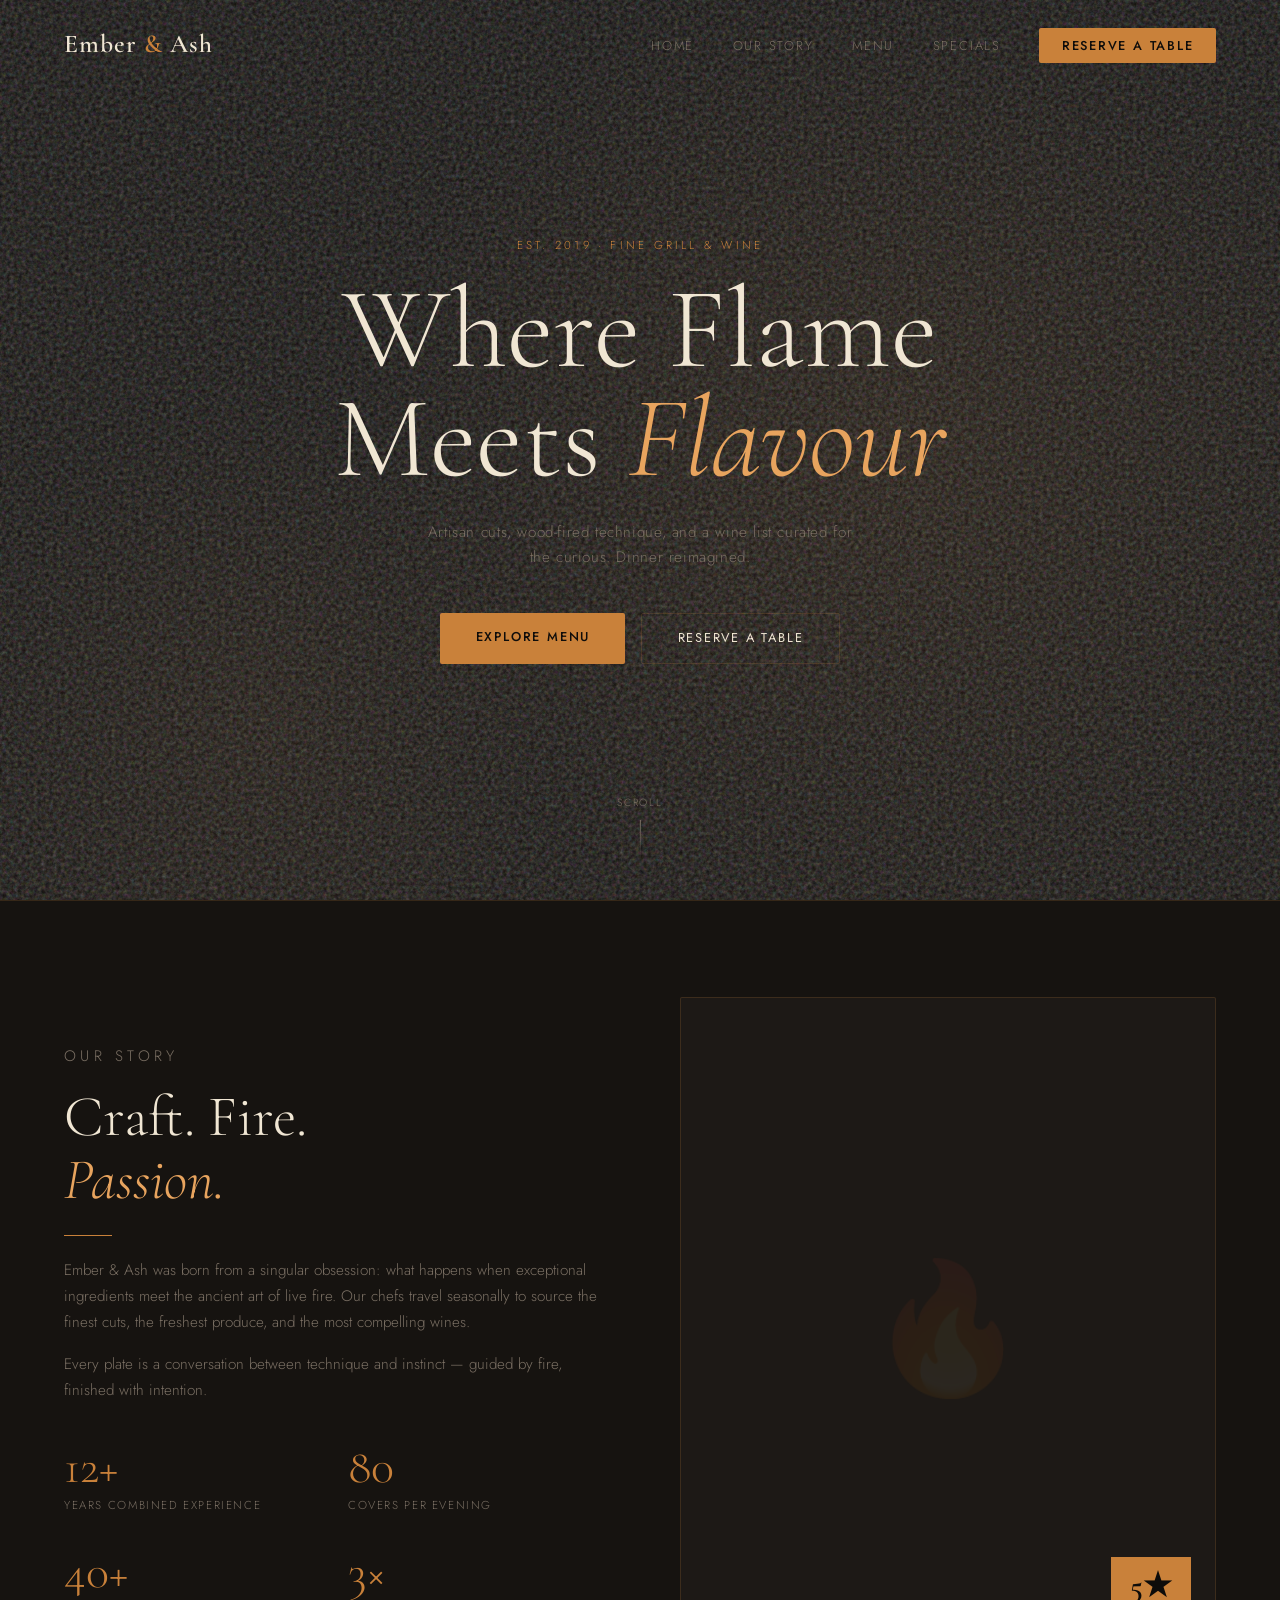
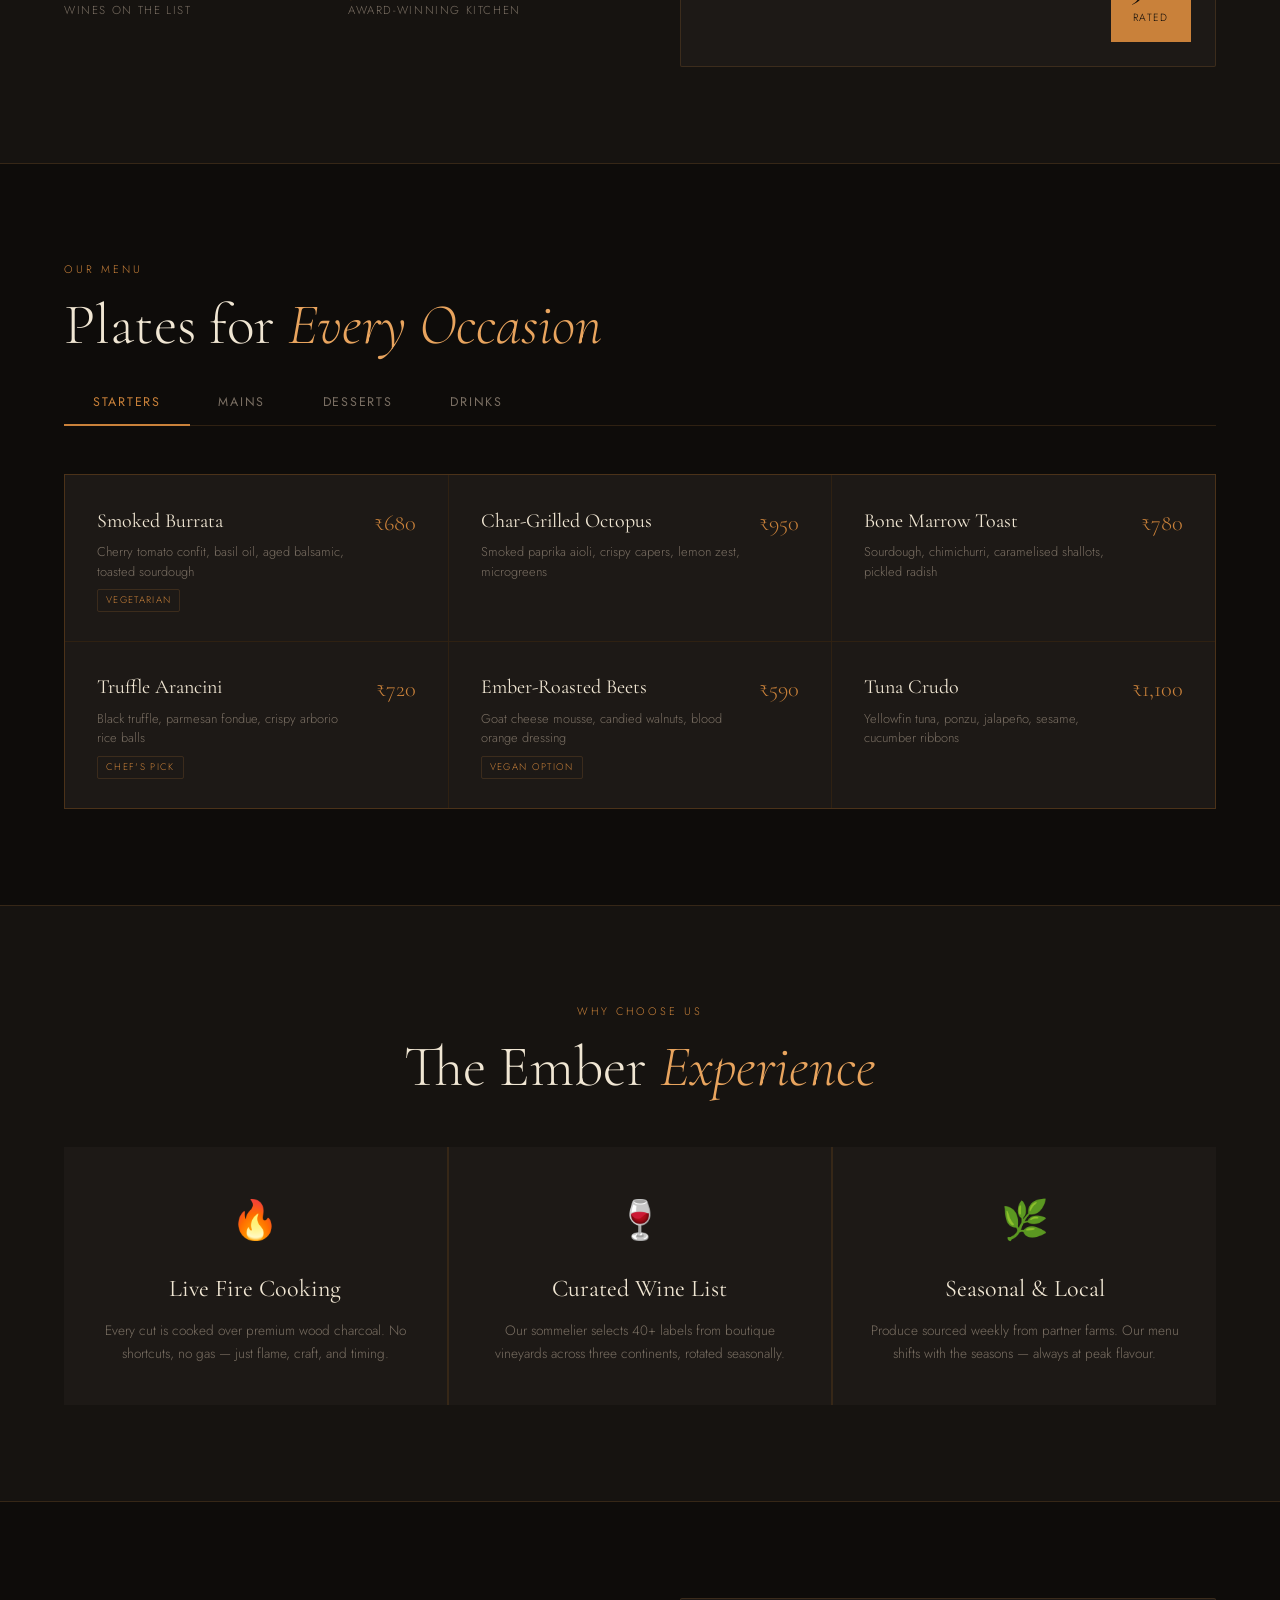
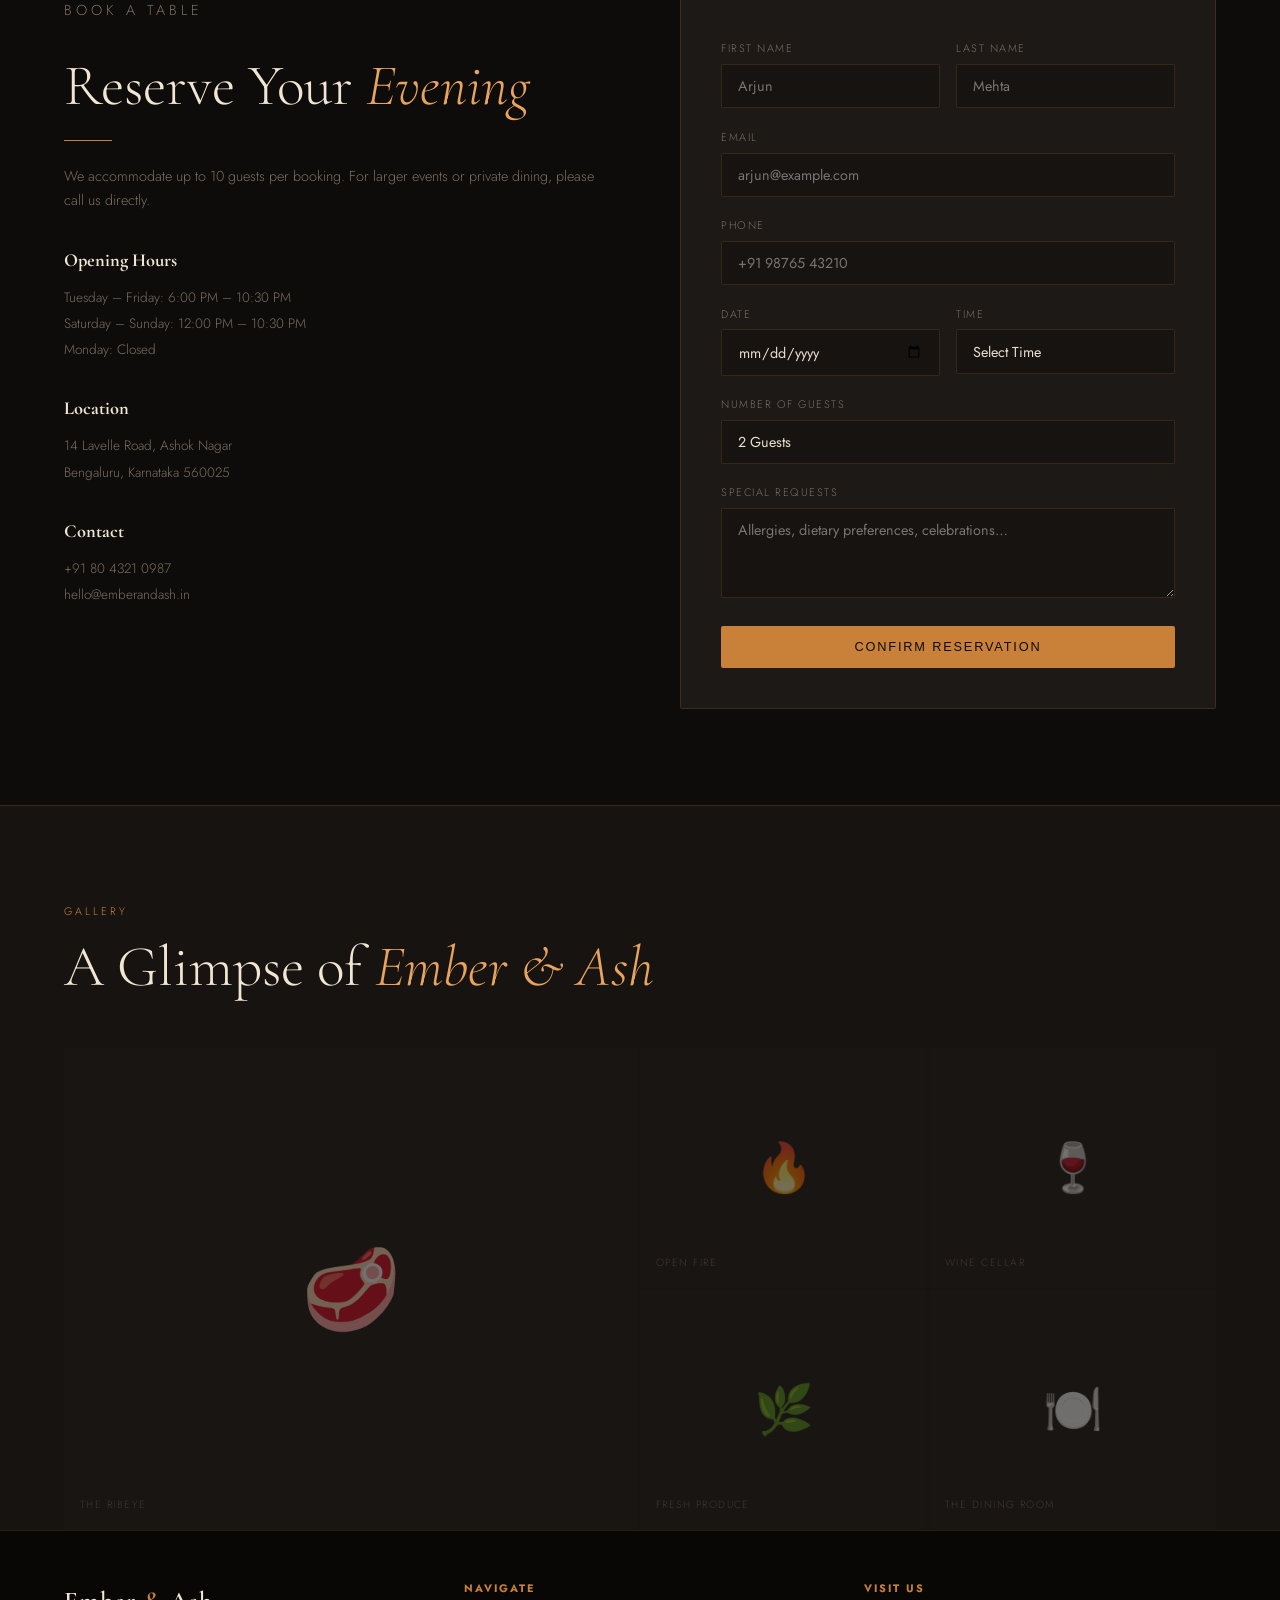
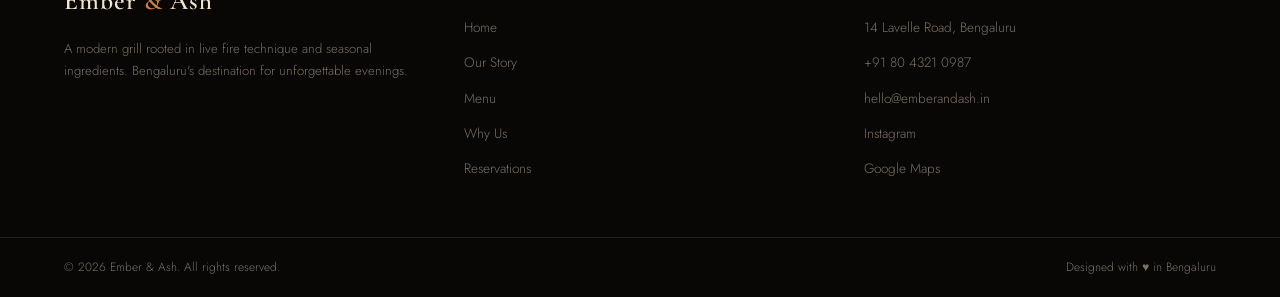
==== index.html @ 5fce0e26 "Create index.html" ====
<!DOCTYPE html>
<html lang="en">
<head>
  <meta charset="UTF-8" />
  <meta name="viewport" content="width=device-width, initial-scale=1.0"/>
  <title>Ember & Ash — Modern Grill</title>
  <link href="https://fonts.googleapis.com/css2?family=Cormorant+Garamond:ital,wght@0,300;0,400;0,600;1,300;1,400&family=Jost:wght@300;400;500&display=swap" rel="stylesheet"/>
  <style>
    :root {
      --bg: #0e0c0a;
      --surface: #161310;
      --card: #1d1916;
      --accent: #c9813a;
      --accent-light: #e8a45e;
      --cream: #f0e6d3;
      --muted: #7a6f63;
      --text: #e8ddd0;
      --border: rgba(201,129,58,0.18);
    }

    *, *::before, *::after { box-sizing: border-box; margin: 0; padding: 0; }

    html { scroll-behavior: smooth; }

    body {
      background: var(--bg);
      color: var(--text);
      font-family: 'Jost', sans-serif;
      font-weight: 300;
      line-height: 1.7;
      overflow-x: hidden;
    }

    /* ── NAV ── */
    nav {
      position: fixed;
      top: 0; left: 0; right: 0;
      z-index: 100;
      display: flex;
      align-items: center;
      justify-content: space-between;
      padding: 1.4rem 5vw;
      transition: background 0.4s, backdrop-filter 0.4s;
    }
    nav.scrolled {
      background: rgba(14,12,10,0.88);
      backdrop-filter: blur(16px);
      border-bottom: 1px solid var(--border);
    }
    .nav-logo {
      font-family: 'Cormorant Garamond', serif;
      font-size: 1.6rem;
      font-weight: 600;
      letter-spacing: 0.04em;
      color: var(--cream);
      text-decoration: none;
    }
    .nav-logo span { color: var(--accent); }
    .nav-links { display: flex; gap: 2.4rem; list-style: none; }
    .nav-links a {
      color: var(--muted);
      text-decoration: none;
      font-size: 0.8rem;
      letter-spacing: 0.14em;
      text-transform: uppercase;
      transition: color 0.25s;
    }
    .nav-links a:hover { color: var(--accent-light); }
    .nav-cta {
      background: var(--accent);
      color: var(--bg) !important;
      padding: 0.5rem 1.4rem;
      border-radius: 2px;
      font-weight: 500 !important;
      color: #0e0c0a !important;
    }
    .nav-cta:hover { background: var(--accent-light) !important; }

    /* hamburger */
    .hamburger { display: none; flex-direction: column; gap: 5px; cursor: pointer; border: none; background: none; }
    .hamburger span { display: block; width: 24px; height: 1.5px; background: var(--cream); transition: all 0.3s; }

    /* ── HERO ── */
    #home {
      min-height: 100vh;
      display: grid;
      place-items: center;
      position: relative;
      overflow: hidden;
    }
    .hero-bg {
      position: absolute; inset: 0;
      background:
        radial-gradient(ellipse 60% 80% at 70% 50%, rgba(201,129,58,0.08) 0%, transparent 70%),
        radial-gradient(ellipse 40% 60% at 20% 80%, rgba(201,129,58,0.05) 0%, transparent 60%),
        linear-gradient(to bottom, #0e0c0a 0%, #110e0b 100%);
    }
    .hero-grain {
      position: absolute; inset: 0; pointer-events: none; opacity: 0.35;
      background-image: url("data:image/svg+xml,%3Csvg viewBox='0 0 256 256' xmlns='http://www.w3.org/2000/svg'%3E%3Cfilter id='noise'%3E%3CfeTurbulence type='fractalNoise' baseFrequency='0.9' numOctaves='4' stitchTiles='stitch'/%3E%3C/filter%3E%3Crect width='100%25' height='100%25' filter='url(%23noise)' opacity='1'/%3E%3C/svg%3E");
    }
    .hero-content {
      position: relative;
      text-align: center;
      padding: 0 1.5rem;
      animation: fadeUp 1.1s ease both;
    }
    .hero-eyebrow {
      font-size: 0.72rem;
      letter-spacing: 0.28em;
      text-transform: uppercase;
      color: var(--accent);
      margin-bottom: 1.2rem;
    }
    .hero-title {
      font-family: 'Cormorant Garamond', serif;
      font-size: clamp(3.5rem, 9vw, 8rem);
      font-weight: 300;
      line-height: 0.95;
      color: var(--cream);
      margin-bottom: 1.6rem;
    }
    .hero-title em { font-style: italic; color: var(--accent-light); }
    .hero-sub {
      font-size: 0.95rem;
      color: var(--muted);
      max-width: 440px;
      margin: 0 auto 2.6rem;
      letter-spacing: 0.04em;
    }
    .hero-actions { display: flex; gap: 1rem; justify-content: center; flex-wrap: wrap; }
    .btn-primary {
      background: var(--accent);
      color: var(--bg);
      padding: 0.85rem 2.2rem;
      font-size: 0.8rem;
      letter-spacing: 0.14em;
      text-transform: uppercase;
      font-weight: 500;
      border: none;
      cursor: pointer;
      border-radius: 2px;
      text-decoration: none;
      transition: background 0.25s, transform 0.2s;
      display: inline-block;
    }
    .btn-primary:hover { background: var(--accent-light); transform: translateY(-2px); }
    .btn-outline {
      background: transparent;
      color: var(--cream);
      padding: 0.85rem 2.2rem;
      font-size: 0.8rem;
      letter-spacing: 0.14em;
      text-transform: uppercase;
      font-weight: 400;
      border: 1px solid var(--border);
      cursor: pointer;
      border-radius: 2px;
      text-decoration: none;
      transition: border-color 0.25s, color 0.25s, transform 0.2s;
      display: inline-block;
    }
    .btn-outline:hover { border-color: var(--accent); color: var(--accent-light); transform: translateY(-2px); }

    .scroll-indicator {
      position: absolute;
      bottom: 2.5rem; left: 50%;
      transform: translateX(-50%);
      display: flex; flex-direction: column; align-items: center; gap: 0.5rem;
      color: var(--muted); font-size: 0.65rem; letter-spacing: 0.18em; text-transform: uppercase;
      animation: bounce 2.2s ease-in-out infinite;
    }
    .scroll-indicator::after {
      content: '';
      display: block; width: 1px; height: 40px;
      background: linear-gradient(to bottom, var(--muted), transparent);
    }

    /* ── SECTION SHARED ── */
    section { padding: 6rem 5vw; }
    .section-label {
      font-size: 0.68rem; letter-spacing: 0.28em; text-transform: uppercase;
      color: var(--accent); margin-bottom: 1rem;
    }
    .section-title {
      font-family: 'Cormorant Garamond', serif;
      font-size: clamp(2.2rem, 4.5vw, 3.8rem);
      font-weight: 300;
      line-height: 1.1;
      color: var(--cream);
      margin-bottom: 1.4rem;
    }
    .section-title em { font-style: italic; color: var(--accent-light); }
    .divider {
      width: 48px; height: 1px;
      background: var(--accent);
      margin: 1.4rem 0;
    }

    /* ── ABOUT ── */
    #about {
      display: grid;
      grid-template-columns: 1fr 1fr;
      gap: 5rem;
      align-items: center;
      background: var(--surface);
      border-top: 1px solid var(--border);
      border-bottom: 1px solid var(--border);
    }
    .about-text p { color: var(--muted); margin-bottom: 1rem; font-size: 0.95rem; }
    .about-stats {
      display: grid; grid-template-columns: 1fr 1fr; gap: 2rem;
      margin-top: 2.5rem;
    }
    .stat-num {
      font-family: 'Cormorant Garamond', serif;
      font-size: 3rem; font-weight: 300;
      color: var(--accent);
      line-height: 1;
    }
    .stat-label { font-size: 0.72rem; letter-spacing: 0.14em; text-transform: uppercase; color: var(--muted); margin-top: 0.3rem; }
    .about-visual {
      position: relative;
      aspect-ratio: 4/5;
      background: var(--card);
      border: 1px solid var(--border);
      border-radius: 2px;
      overflow: hidden;
      display: flex; align-items: center; justify-content: center;
    }
    .about-visual-inner {
      font-family: 'Cormorant Garamond', serif;
      font-size: 8rem; opacity: 0.06; color: var(--accent); user-select: none;
    }
    .about-badge {
      position: absolute; bottom: 1.5rem; right: 1.5rem;
      background: var(--accent);
      color: var(--bg);
      padding: 0.8rem 1.2rem;
      text-align: center;
    }
    .about-badge strong {
      display: block;
      font-family: 'Cormorant Garamond', serif;
      font-size: 2rem; font-weight: 600; line-height: 1;
    }
    .about-badge span { font-size: 0.65rem; letter-spacing: 0.14em; text-transform: uppercase; }

    /* ── MENU ── */
    #menu { background: var(--bg); }
    .menu-tabs {
      display: flex; gap: 0; margin-bottom: 3rem;
      border-bottom: 1px solid var(--border);
    }
    .tab-btn {
      background: none; border: none; cursor: pointer;
      font-family: 'Jost', sans-serif;
      font-size: 0.78rem; letter-spacing: 0.14em; text-transform: uppercase;
      color: var(--muted);
      padding: 0.8rem 1.8rem;
      border-bottom: 2px solid transparent;
      margin-bottom: -1px;
      transition: color 0.2s, border-color 0.2s;
    }
    .tab-btn.active { color: var(--accent); border-bottom-color: var(--accent); }
    .tab-btn:hover { color: var(--accent-light); }
    .menu-grid {
      display: grid; grid-template-columns: repeat(auto-fill, minmax(300px, 1fr));
      gap: 1px;
      background: var(--border);
      border: 1px solid var(--border);
    }
    .menu-item {
      background: var(--card);
      padding: 1.8rem 2rem;
      display: flex; justify-content: space-between; align-items: flex-start;
      gap: 1rem;
      transition: background 0.2s;
    }
    .menu-item:hover { background: #231f1a; }
    .item-info {}
    .item-name {
      font-family: 'Cormorant Garamond', serif;
      font-size: 1.25rem; font-weight: 400;
      color: var(--cream); margin-bottom: 0.3rem;
    }
    .item-desc { font-size: 0.8rem; color: var(--muted); line-height: 1.5; }
    .item-tag {
      display: inline-block; margin-top: 0.5rem;
      font-size: 0.6rem; letter-spacing: 0.14em; text-transform: uppercase;
      color: var(--accent); border: 1px solid var(--border);
      padding: 0.15rem 0.5rem; border-radius: 2px;
    }
    .item-price {
      font-family: 'Cormorant Garamond', serif;
      font-size: 1.4rem; font-weight: 300;
      color: var(--accent); white-space: nowrap;
    }
    .panel { display: none; }
    .panel.active { display: block; }

    /* ── SPECIALS ── */
    #specials {
      background: var(--surface);
      border-top: 1px solid var(--border);
      border-bottom: 1px solid var(--border);
      text-align: center;
    }
    .specials-grid {
      display: grid;
      grid-template-columns: repeat(3, 1fr);
      gap: 2px;
      background: var(--border);
      margin-top: 3rem;
    }
    .special-card {
      background: var(--card);
      padding: 2.5rem 2rem;
      position: relative; overflow: hidden;
    }
    .special-card::before {
      content: '';
      position: absolute; top: 0; left: 0; right: 0; height: 2px;
      background: var(--accent);
      transform: scaleX(0);
      transition: transform 0.4s ease;
    }
    .special-card:hover::before { transform: scaleX(1); }
    .special-icon { font-size: 2.4rem; margin-bottom: 1rem; }
    .special-card h3 {
      font-family: 'Cormorant Garamond', serif;
      font-size: 1.5rem; font-weight: 400;
      color: var(--cream); margin-bottom: 0.6rem;
    }
    .special-card p { font-size: 0.85rem; color: var(--muted); }

    /* ── RESERVATION ── */
    #reservation { background: var(--bg); }
    .reservation-wrap {
      display: grid; grid-template-columns: 1fr 1fr; gap: 5rem; align-items: start;
    }
    .res-form {
      background: var(--card);
      border: 1px solid var(--border);
      padding: 2.5rem;
      border-radius: 2px;
    }
    .form-row { display: grid; grid-template-columns: 1fr 1fr; gap: 1rem; }
    .form-group { margin-bottom: 1.2rem; }
    .form-group label {
      display: block;
      font-size: 0.68rem; letter-spacing: 0.14em; text-transform: uppercase;
      color: var(--muted); margin-bottom: 0.4rem;
    }
    .form-group input,
    .form-group select,
    .form-group textarea {
      width: 100%;
      background: var(--surface);
      border: 1px solid var(--border);
      color: var(--text);
      font-family: 'Jost', sans-serif;
      font-size: 0.9rem;
      padding: 0.7rem 1rem;
      border-radius: 2px;
      outline: none;
      transition: border-color 0.2s;
      appearance: none;
    }
    .form-group input:focus,
    .form-group select:focus,
    .form-group textarea:focus { border-color: var(--accent); }
    .form-group textarea { resize: vertical; min-height: 90px; }
    .form-group select option { background: var(--surface); }
    .form-msg { display: none; margin-top: 1rem; padding: 0.8rem 1rem; border-radius: 2px; font-size: 0.85rem; }
    .form-msg.success { background: rgba(100,200,120,0.1); border: 1px solid rgba(100,200,120,0.3); color: #82e09a; }
    .form-msg.error { background: rgba(220,80,80,0.1); border: 1px solid rgba(220,80,80,0.3); color: #e08282; }
    .res-info p { color: var(--muted); font-size: 0.9rem; margin-bottom: 2rem; }
    .info-block { margin-bottom: 2rem; }
    .info-block h4 {
      font-family: 'Cormorant Garamond', serif;
      font-size: 1.15rem; color: var(--cream); margin-bottom: 0.6rem;
    }
    .info-block p { font-size: 0.85rem; color: var(--muted); margin-bottom: 0.2rem; }

    /* ── GALLERY ── */
    #gallery {
      background: var(--surface);
      border-top: 1px solid var(--border);
      padding-bottom: 0;
    }
    .gallery-grid {
      display: grid;
      grid-template-columns: 2fr 1fr 1fr;
      grid-template-rows: 240px 240px;
      gap: 2px;
      margin-top: 3rem;
    }
    .gallery-item {
      background: var(--card);
      display: flex; align-items: center; justify-content: center;
      font-size: 3rem; opacity: 0.4;
      overflow: hidden; position: relative;
      cursor: pointer;
      transition: opacity 0.3s;
    }
    .gallery-item:hover { opacity: 0.7; }
    .gallery-item:first-child { grid-row: span 2; font-size: 5rem; }
    .gallery-label {
      position: absolute; bottom: 1rem; left: 1rem;
      font-size: 0.65rem; letter-spacing: 0.14em; text-transform: uppercase;
      color: var(--muted);
    }

    /* ── FOOTER ── */
    footer {
      background: #080706;
      border-top: 1px solid var(--border);
      padding: 3rem 5vw;
      display: grid;
      grid-template-columns: 1fr 1fr 1fr;
      gap: 3rem;
    }
    .footer-brand .nav-logo { display: block; margin-bottom: 1rem; pointer-events: none; }
    .footer-brand p { font-size: 0.82rem; color: var(--muted); line-height: 1.7; }
    footer h5 {
      font-size: 0.68rem; letter-spacing: 0.18em; text-transform: uppercase;
      color: var(--accent); margin-bottom: 1rem;
    }
    footer ul { list-style: none; }
    footer ul li { margin-bottom: 0.5rem; }
    footer ul li a { color: var(--muted); text-decoration: none; font-size: 0.85rem; transition: color 0.2s; }
    footer ul li a:hover { color: var(--accent-light); }
    .footer-bottom {
      background: #080706;
      border-top: 1px solid var(--border);
      padding: 1.2rem 5vw;
      display: flex; justify-content: space-between; align-items: center;
    }
    .footer-bottom p { font-size: 0.75rem; color: var(--muted); }

    /* ── ANIMATIONS ── */
    @keyframes fadeUp {
      from { opacity: 0; transform: translateY(28px); }
      to   { opacity: 1; transform: translateY(0); }
    }
    @keyframes bounce {
      0%, 100% { transform: translateX(-50%) translateY(0); }
      50%       { transform: translateX(-50%) translateY(8px); }
    }
    .reveal { opacity: 0; transform: translateY(24px); transition: opacity 0.7s ease, transform 0.7s ease; }
    .reveal.visible { opacity: 1; transform: none; }

    /* ── MOBILE NAV OVERLAY ── */
    .mobile-nav {
      display: none;
      position: fixed; inset: 0;
      background: rgba(14,12,10,0.97);
      z-index: 200;
      flex-direction: column;
      align-items: center;
      justify-content: center;
      gap: 2.4rem;
    }
    .mobile-nav.open { display: flex; }
    .mobile-nav a {
      font-family: 'Cormorant Garamond', serif;
      font-size: 2.5rem; color: var(--cream);
      text-decoration: none;
      transition: color 0.2s;
    }
    .mobile-nav a:hover { color: var(--accent); }
    .mobile-close {
      position: absolute; top: 1.5rem; right: 5vw;
      background: none; border: none; color: var(--muted);
      font-size: 2rem; cursor: pointer;
    }

    /* ── RESPONSIVE ── */
    @media (max-width: 900px) {
      #about { grid-template-columns: 1fr; }
      .about-visual { display: none; }
      .reservation-wrap { grid-template-columns: 1fr; }
      .specials-grid { grid-template-columns: 1fr; }
      .gallery-grid { grid-template-columns: 1fr 1fr; grid-template-rows: auto; }
      .gallery-item:first-child { grid-row: auto; }
      footer { grid-template-columns: 1fr 1fr; }
      .nav-links { display: none; }
      .hamburger { display: flex; }
    }
    @media (max-width: 550px) {
      .form-row { grid-template-columns: 1fr; }
      footer { grid-template-columns: 1fr; }
      .footer-bottom { flex-direction: column; gap: 0.5rem; text-align: center; }
    }
  </style>
</head>
<body>

<!-- MOBILE NAV -->
<div class="mobile-nav" id="mobileNav">
  <button class="mobile-close" onclick="closeMobileNav()">✕</button>
  <a href="#home" onclick="closeMobileNav()">Home</a>
  <a href="#about" onclick="closeMobileNav()">Our Story</a>
  <a href="#menu" onclick="closeMobileNav()">Menu</a>
  <a href="#specials" onclick="closeMobileNav()">Specials</a>
  <a href="#reservation" onclick="closeMobileNav()">Reserve</a>
</div>

<!-- NAV -->
<nav id="navbar">
  <a class="nav-logo" href="#home">Ember <span>&</span> Ash</a>
  <ul class="nav-links">
    <li><a href="#home">Home</a></li>
    <li><a href="#about">Our Story</a></li>
    <li><a href="#menu">Menu</a></li>
    <li><a href="#specials">Specials</a></li>
    <li><a href="#reservation" class="nav-cta">Reserve a Table</a></li>
  </ul>
  <button class="hamburger" onclick="openMobileNav()" aria-label="Open menu">
    <span></span><span></span><span></span>
  </button>
</nav>

<!-- HERO -->
<section id="home">
  <div class="hero-bg"></div>
  <div class="hero-grain"></div>
  <div class="hero-content">
    <p class="hero-eyebrow">Est. 2019 · Fine Grill & Wine</p>
    <h1 class="hero-title">Where Flame<br>Meets <em>Flavour</em></h1>
    <p class="hero-sub">Artisan cuts, wood-fired technique, and a wine list curated for the curious. Dinner reimagined.</p>
    <div class="hero-actions">
      <a href="#menu" class="btn-primary">Explore Menu</a>
      <a href="#reservation" class="btn-outline">Reserve a Table</a>
    </div>
  </div>
  <div class="scroll-indicator">Scroll</div>
</section>

<!-- ABOUT -->
<section id="about">
  <div class="about-text reveal">
    <p class="section-label">Our Story</p>
    <h2 class="section-title">Craft. Fire.<br><em>Passion.</em></h2>
    <div class="divider"></div>
    <p>Ember & Ash was born from a singular obsession: what happens when exceptional ingredients meet the ancient art of live fire. Our chefs travel seasonally to source the finest cuts, the freshest produce, and the most compelling wines.</p>
    <p>Every plate is a conversation between technique and instinct — guided by fire, finished with intention.</p>
    <div class="about-stats">
      <div>
        <div class="stat-num">12+</div>
        <div class="stat-label">Years Combined Experience</div>
      </div>
      <div>
        <div class="stat-num">80</div>
        <div class="stat-label">Covers Per Evening</div>
      </div>
      <div>
        <div class="stat-num">40+</div>
        <div class="stat-label">Wines on the List</div>
      </div>
      <div>
        <div class="stat-num">3×</div>
        <div class="stat-label">Award-Winning Kitchen</div>
      </div>
    </div>
  </div>
  <div class="about-visual reveal">
    <div class="about-visual-inner">🔥</div>
    <div class="about-badge">
      <strong>5★</strong>
      <span>Rated</span>
    </div>
  </div>
</section>

<!-- MENU -->
<section id="menu">
  <p class="section-label reveal">Our Menu</p>
  <h2 class="section-title reveal">Plates for <em>Every Occasion</em></h2>
  <div class="menu-tabs reveal">
    <button class="tab-btn active" data-tab="starters">Starters</button>
    <button class="tab-btn" data-tab="mains">Mains</button>
    <button class="tab-btn" data-tab="desserts">Desserts</button>
    <button class="tab-btn" data-tab="drinks">Drinks</button>
  </div>

  <!-- Starters -->
  <div class="panel active" id="tab-starters">
    <div class="menu-grid">
      <div class="menu-item"><div class="item-info"><div class="item-name">Smoked Burrata</div><div class="item-desc">Cherry tomato confit, basil oil, aged balsamic, toasted sourdough</div><span class="item-tag">Vegetarian</span></div><div class="item-price">₹680</div></div>
      <div class="menu-item"><div class="item-info"><div class="item-name">Char-Grilled Octopus</div><div class="item-desc">Smoked paprika aioli, crispy capers, lemon zest, microgreens</div></div><div class="item-price">₹950</div></div>
      <div class="menu-item"><div class="item-info"><div class="item-name">Bone Marrow Toast</div><div class="item-desc">Sourdough, chimichurri, caramelised shallots, pickled radish</div></div><div class="item-price">₹780</div></div>
      <div class="menu-item"><div class="item-info"><div class="item-name">Truffle Arancini</div><div class="item-desc">Black truffle, parmesan fondue, crispy arborio rice balls</div><span class="item-tag">Chef's Pick</span></div><div class="item-price">₹720</div></div>
      <div class="menu-item"><div class="item-info"><div class="item-name">Ember-Roasted Beets</div><div class="item-desc">Goat cheese mousse, candied walnuts, blood orange dressing</div><span class="item-tag">Vegan Option</span></div><div class="item-price">₹590</div></div>
      <div class="menu-item"><div class="item-info"><div class="item-name">Tuna Crudo</div><div class="item-desc">Yellowfin tuna, ponzu, jalapeño, sesame, cucumber ribbons</div></div><div class="item-price">₹1,100</div></div>
    </div>
  </div>

  <!-- Mains -->
  <div class="panel" id="tab-mains">
    <div class="menu-grid">
      <div class="menu-item"><div class="item-info"><div class="item-name">Dry-Aged Ribeye</div><div class="item-desc">300g 28-day dry-aged, truffle butter, red wine jus, hand-cut chips</div><span class="item-tag">Signature</span></div><div class="item-price">₹3,400</div></div>
      <div class="menu-item"><div class="item-info"><div class="item-name">Lamb Rack</div><div class="item-desc">Herb crust, roasted garlic purée, seasonal vegetables, lamb jus</div></div><div class="item-price">₹2,800</div></div>
      <div class="menu-item"><div class="item-info"><div class="item-name">Fire-Roasted Salmon</div><div class="item-desc">Cedar plank salmon, miso glaze, bok choy, toasted sesame rice</div></div><div class="item-price">₹2,200</div></div>
      <div class="menu-item"><div class="item-info"><div class="item-name">Wild Mushroom Risotto</div><div class="item-desc">Arborio, porcini, shiitake, mascarpone, 24-month parmesan</div><span class="item-tag">Vegetarian</span></div><div class="item-price">₹1,650</div></div>
      <div class="menu-item"><div class="item-info"><div class="item-name">Slow-Braised Short Rib</div><div class="item-desc">72-hour beef short rib, bone marrow gremolata, creamy polenta</div><span class="item-tag">Chef's Pick</span></div><div class="item-price">₹2,600</div></div>
      <div class="menu-item"><div class="item-info"><div class="item-name">Whole Roast Chicken</div><div class="item-desc">Butter-basted, lemon thyme, roasted potatoes, green jus (serves 2)</div></div><div class="item-price">₹2,400</div></div>
    </div>
  </div>

  <!-- Desserts -->
  <div class="panel" id="tab-desserts">
    <div class="menu-grid">
      <div class="menu-item"><div class="item-info"><div class="item-name">Valrhona Fondant</div><div class="item-desc">Warm chocolate heart, salted caramel, vanilla bean ice cream</div></div><div class="item-price">₹620</div></div>
      <div class="menu-item"><div class="item-info"><div class="item-name">Burnt Basque Cheesecake</div><div class="item-desc">Cream cheese, passion fruit coulis, crushed amaretti</div><span class="item-tag">Signature</span></div><div class="item-price">₹580</div></div>
      <div class="menu-item"><div class="item-info"><div class="item-name">Crème Brûlée</div><div class="item-desc">Classic vanilla, seasonal berry compote, almond tuile</div></div><div class="item-price">₹520</div></div>
      <div class="menu-item"><div class="item-info"><div class="item-name">Mango Sorbet</div><div class="item-desc">Alphonso mango, lime zest, fresh mint, coconut tuile</div><span class="item-tag">Vegan</span></div><div class="item-price">₹480</div></div>
    </div>
  </div>

  <!-- Drinks -->
  <div class="panel" id="tab-drinks">
    <div class="menu-grid">
      <div class="menu-item"><div class="item-info"><div class="item-name">Ember Old Fashioned</div><div class="item-desc">Smoky bourbon, demerara, orange bitters, charred orange peel</div><span class="item-tag">House Special</span></div><div class="item-price">₹780</div></div>
      <div class="menu-item"><div class="item-info"><div class="item-name">Negroni Sbagliato</div><div class="item-desc">Campari, sweet vermouth, prosecco, blood orange slice</div></div><div class="item-price">₹720</div></div>
      <div class="menu-item"><div class="item-info"><div class="item-name">Sancerre Blanc</div><div class="item-desc">Loire Valley, crisp and mineral, pairs beautifully with fish</div></div><div class="item-price">₹1,100</div></div>
      <div class="menu-item"><div class="item-info"><div class="item-name">Argentinian Malbec</div><div class="item-desc">Mendoza, full-bodied, dark fruit, leather notes — ideal with steak</div></div><div class="item-price">₹1,200</div></div>
      <div class="menu-item"><div class="item-info"><div class="item-name">Seedlip Spice 94</div><div class="item-desc">Non-alcoholic, allspice, cardamom, oak, served tall with tonic</div><span class="item-tag">Non-Alcoholic</span></div><div class="item-price">₹480</div></div>
    </div>
  </div>
</section>

<!-- SPECIALS -->
<section id="specials">
  <p class="section-label reveal">Why Choose Us</p>
  <h2 class="section-title reveal">The Ember <em>Experience</em></h2>
  <div class="specials-grid">
    <div class="special-card reveal">
      <div class="special-icon">🔥</div>
      <h3>Live Fire Cooking</h3>
      <p>Every cut is cooked over premium wood charcoal. No shortcuts, no gas — just flame, craft, and timing.</p>
    </div>
    <div class="special-card reveal">
      <div class="special-icon">🍷</div>
      <h3>Curated Wine List</h3>
      <p>Our sommelier selects 40+ labels from boutique vineyards across three continents, rotated seasonally.</p>
    </div>
    <div class="special-card reveal">
      <div class="special-icon">🌿</div>
      <h3>Seasonal & Local</h3>
      <p>Produce sourced weekly from partner farms. Our menu shifts with the seasons — always at peak flavour.</p>
    </div>
  </div>
</section>

<!-- RESERVATION -->
<section id="reservation">
  <div class="reservation-wrap">
    <div class="res-info reveal">
      <p class="section-label">Book a Table</p>
      <h2 class="section-title">Reserve Your <em>Evening</em></h2>
      <div class="divider"></div>
      <p>We accommodate up to 10 guests per booking. For larger events or private dining, please call us directly.</p>
      <div class="info-block">
        <h4>Opening Hours</h4>
        <p>Tuesday – Friday: 6:00 PM – 10:30 PM</p>
        <p>Saturday – Sunday: 12:00 PM – 10:30 PM</p>
        <p>Monday: Closed</p>
      </div>
      <div class="info-block">
        <h4>Location</h4>
        <p>14 Lavelle Road, Ashok Nagar</p>
        <p>Bengaluru, Karnataka 560025</p>
      </div>
      <div class="info-block">
        <h4>Contact</h4>
        <p>+91 80 4321 0987</p>
        <p>hello@emberandash.in</p>
      </div>
    </div>
    <div class="res-form reveal">
      <div class="form-row">
        <div class="form-group">
          <label>First Name</label>
          <input type="text" id="firstName" placeholder="Arjun"/>
        </div>
        <div class="form-group">
          <label>Last Name</label>
          <input type="text" id="lastName" placeholder="Mehta"/>
        </div>
      </div>
      <div class="form-group">
        <label>Email</label>
        <input type="email" id="email" placeholder="arjun@example.com"/>
      </div>
      <div class="form-group">
        <label>Phone</label>
        <input type="tel" id="phone" placeholder="+91 98765 43210"/>
      </div>
      <div class="form-row">
        <div class="form-group">
          <label>Date</label>
          <input type="date" id="date"/>
        </div>
        <div class="form-group">
          <label>Time</label>
          <select id="time">
            <option value="">Select Time</option>
            <option>6:00 PM</option>
            <option>6:30 PM</option>
            <option>7:00 PM</option>
            <option>7:30 PM</option>
            <option>8:00 PM</option>
            <option>8:30 PM</option>
            <option>9:00 PM</option>
            <option>9:30 PM</option>
          </select>
        </div>
      </div>
      <div class="form-group">
        <label>Number of Guests</label>
        <select id="guests">
          <option>1 Guest</option>
          <option selected>2 Guests</option>
          <option>3 Guests</option>
          <option>4 Guests</option>
          <option>5 Guests</option>
          <option>6 Guests</option>
          <option>7 – 10 Guests</option>
        </select>
      </div>
      <div class="form-group">
        <label>Special Requests</label>
        <textarea id="requests" placeholder="Allergies, dietary preferences, celebrations…"></textarea>
      </div>
      <button class="btn-primary" style="width:100%" onclick="submitReservation()">Confirm Reservation</button>
      <div class="form-msg" id="formMsg"></div>
    </div>
  </div>
</section>

<!-- GALLERY -->
<section id="gallery">
  <p class="section-label reveal">Gallery</p>
  <h2 class="section-title reveal">A Glimpse of <em>Ember & Ash</em></h2>
  <div class="gallery-grid">
    <div class="gallery-item">🥩<div class="gallery-label">The Ribeye</div></div>
    <div class="gallery-item">🔥<div class="gallery-label">Open Fire</div></div>
    <div class="gallery-item">🍷<div class="gallery-label">Wine Cellar</div></div>
    <div class="gallery-item">🌿<div class="gallery-label">Fresh Produce</div></div>
    <div class="gallery-item">🍽️<div class="gallery-label">The Dining Room</div></div>
  </div>
</section>

<!-- FOOTER -->
<footer>
  <div class="footer-brand">
    <a class="nav-logo">Ember <span style="color:var(--accent)">&</span> Ash</a>
    <p>A modern grill rooted in live fire technique and seasonal ingredients. Bengaluru's destination for unforgettable evenings.</p>
  </div>
  <div>
    <h5>Navigate</h5>
    <ul>
      <li><a href="#home">Home</a></li>
      <li><a href="#about">Our Story</a></li>
      <li><a href="#menu">Menu</a></li>
      <li><a href="#specials">Why Us</a></li>
      <li><a href="#reservation">Reservations</a></li>
    </ul>
  </div>
  <div>
    <h5>Visit Us</h5>
    <ul>
      <li><a href="#">14 Lavelle Road, Bengaluru</a></li>
      <li><a href="#">+91 80 4321 0987</a></li>
      <li><a href="#">hello@emberandash.in</a></li>
      <li><a href="#">Instagram</a></li>
      <li><a href="#">Google Maps</a></li>
    </ul>
  </div>
</footer>
<div class="footer-bottom">
  <p>© 2026 Ember & Ash. All rights reserved.</p>
  <p>Designed with ♥ in Bengaluru</p>
</div>

<script>
  /* ── NAV SCROLL ── */
  const navbar = document.getElementById('navbar');
  window.addEventListener('scroll', () => {
    navbar.classList.toggle('scrolled', window.scrollY > 40);
  });

  /* ── MOBILE NAV ── */
  function openMobileNav() { document.getElementById('mobileNav').classList.add('open'); }
  function closeMobileNav() { document.getElementById('mobileNav').classList.remove('open'); }

  /* ── TABS ── */
  document.querySelectorAll('.tab-btn').forEach(btn => {
    btn.addEventListener('click', () => {
      document.querySelectorAll('.tab-btn').forEach(b => b.classList.remove('active'));
      document.querySelectorAll('.panel').forEach(p => p.classList.remove('active'));
      btn.classList.add('active');
      document.getElementById('tab-' + btn.dataset.tab).classList.add('active');
    });
  });

  /* ── SCROLL REVEAL ── */
  const observer = new IntersectionObserver((entries) => {
    entries.forEach(e => { if (e.isIntersecting) { e.target.classList.add('visible'); } });
  }, { threshold: 0.12 });
  document.querySelectorAll('.reveal').forEach(el => observer.observe(el));

  /* ── SET MIN DATE ── */
  const dateInput = document.getElementById('date');
  const today = new Date().toISOString().split('T')[0];
  dateInput.setAttribute('min', today);

  /* ── RESERVATION FORM ── */
  function submitReservation() {
    const first = document.getElementById('firstName').value.trim();
    const last  = document.getElementById('lastName').value.trim();
    const email = document.getElementById('email').value.trim();
    const phone = document.getElementById('phone').value.trim();
    const date  = document.getElementById('date').value;
    const time  = document.getElementById('time').value;
    const msg   = document.getElementById('formMsg');

    if (!first || !last || !email || !phone || !date || !time) {
      msg.className = 'form-msg error';
      msg.style.display = 'block';
      msg.textContent = 'Please fill in all required fields.';
      return;
    }
    const emailRe = /^[^\s@]+@[^\s@]+\.[^\s@]+$/;
    if (!emailRe.test(email)) {
      msg.className = 'form-msg error';
      msg.style.display = 'block';
      msg.textContent = 'Please enter a valid email address.';
      return;
    }

    // Simulate submission
    msg.className = 'form-msg success';
    msg.style.display = 'block';
    msg.textContent = `Thank you, ${first}! Your table is reserved for ${date} at ${time}. A confirmation has been sent to ${email}.`;

    // Clear form
    ['firstName','lastName','email','phone','date','requests'].forEach(id => document.getElementById(id).value = '');
    document.getElementById('time').selectedIndex = 0;
    document.getElementById('guests').selectedIndex = 1;
  }
</script>
</body>
</html>
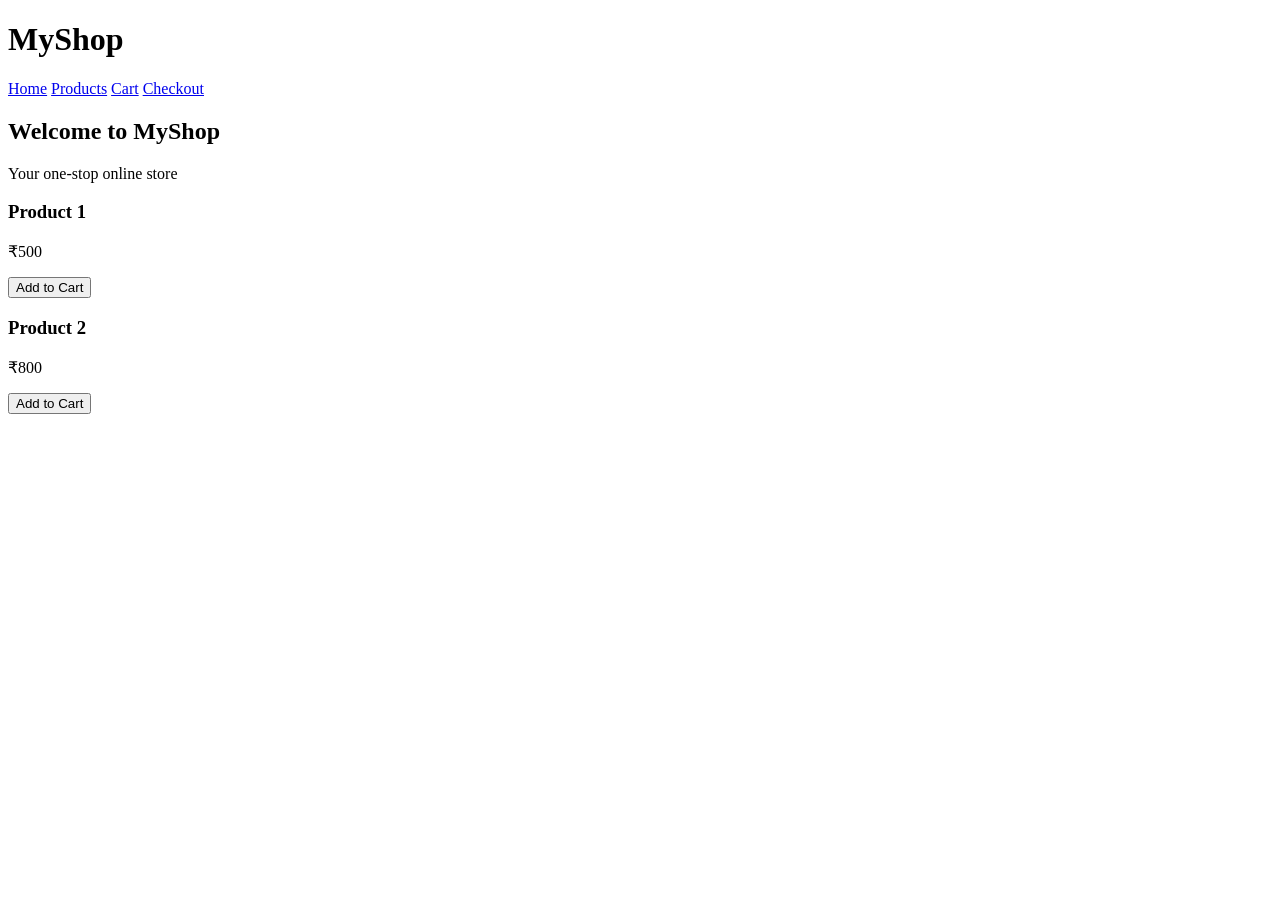
==== commit bdd78492: "Update index.html" ====
--- a/index.html
+++ b/index.html
@@ -1,856 +1,40 @@
 <!DOCTYPE html>
 <html lang="en">
 <head>
-  <meta charset="UTF-8" />
-  <meta name="viewport" content="width=device-width, initial-scale=1.0"/>
-  <title>Ember & Ash — Modern Grill</title>
-  <link href="https://fonts.googleapis.com/css2?family=Cormorant+Garamond:ital,wght@0,300;0,400;0,600;1,300;1,400&family=Jost:wght@300;400;500&display=swap" rel="stylesheet"/>
-  <style>
-    :root {
-      --bg: #0e0c0a;
-      --surface: #161310;
-      --card: #1d1916;
-      --accent: #c9813a;
-      --accent-light: #e8a45e;
-      --cream: #f0e6d3;
-      --muted: #7a6f63;
-      --text: #e8ddd0;
-      --border: rgba(201,129,58,0.18);
-    }
-
-    *, *::before, *::after { box-sizing: border-box; margin: 0; padding: 0; }
-
-    html { scroll-behavior: smooth; }
-
-    body {
-      background: var(--bg);
-      color: var(--text);
-      font-family: 'Jost', sans-serif;
-      font-weight: 300;
-      line-height: 1.7;
-      overflow-x: hidden;
-    }
-
-    /* ── NAV ── */
-    nav {
-      position: fixed;
-      top: 0; left: 0; right: 0;
-      z-index: 100;
-      display: flex;
-      align-items: center;
-      justify-content: space-between;
-      padding: 1.4rem 5vw;
-      transition: background 0.4s, backdrop-filter 0.4s;
-    }
-    nav.scrolled {
-      background: rgba(14,12,10,0.88);
-      backdrop-filter: blur(16px);
-      border-bottom: 1px solid var(--border);
-    }
-    .nav-logo {
-      font-family: 'Cormorant Garamond', serif;
-      font-size: 1.6rem;
-      font-weight: 600;
-      letter-spacing: 0.04em;
-      color: var(--cream);
-      text-decoration: none;
-    }
-    .nav-logo span { color: var(--accent); }
-    .nav-links { display: flex; gap: 2.4rem; list-style: none; }
-    .nav-links a {
-      color: var(--muted);
-      text-decoration: none;
-      font-size: 0.8rem;
-      letter-spacing: 0.14em;
-      text-transform: uppercase;
-      transition: color 0.25s;
-    }
-    .nav-links a:hover { color: var(--accent-light); }
-    .nav-cta {
-      background: var(--accent);
-      color: var(--bg) !important;
-      padding: 0.5rem 1.4rem;
-      border-radius: 2px;
-      font-weight: 500 !important;
-      color: #0e0c0a !important;
-    }
-    .nav-cta:hover { background: var(--accent-light) !important; }
-
-    /* hamburger */
-    .hamburger { display: none; flex-direction: column; gap: 5px; cursor: pointer; border: none; background: none; }
-    .hamburger span { display: block; width: 24px; height: 1.5px; background: var(--cream); transition: all 0.3s; }
-
-    /* ── HERO ── */
-    #home {
-      min-height: 100vh;
-      display: grid;
-      place-items: center;
-      position: relative;
-      overflow: hidden;
-    }
-    .hero-bg {
-      position: absolute; inset: 0;
-      background:
-        radial-gradient(ellipse 60% 80% at 70% 50%, rgba(201,129,58,0.08) 0%, transparent 70%),
-        radial-gradient(ellipse 40% 60% at 20% 80%, rgba(201,129,58,0.05) 0%, transparent 60%),
-        linear-gradient(to bottom, #0e0c0a 0%, #110e0b 100%);
-    }
-    .hero-grain {
-      position: absolute; inset: 0; pointer-events: none; opacity: 0.35;
-      background-image: url("data:image/svg+xml,%3Csvg viewBox='0 0 256 256' xmlns='http://www.w3.org/2000/svg'%3E%3Cfilter id='noise'%3E%3CfeTurbulence type='fractalNoise' baseFrequency='0.9' numOctaves='4' stitchTiles='stitch'/%3E%3C/filter%3E%3Crect width='100%25' height='100%25' filter='url(%23noise)' opacity='1'/%3E%3C/svg%3E");
-    }
-    .hero-content {
-      position: relative;
-      text-align: center;
-      padding: 0 1.5rem;
-      animation: fadeUp 1.1s ease both;
-    }
-    .hero-eyebrow {
-      font-size: 0.72rem;
-      letter-spacing: 0.28em;
-      text-transform: uppercase;
-      color: var(--accent);
-      margin-bottom: 1.2rem;
-    }
-    .hero-title {
-      font-family: 'Cormorant Garamond', serif;
-      font-size: clamp(3.5rem, 9vw, 8rem);
-      font-weight: 300;
-      line-height: 0.95;
-      color: var(--cream);
-      margin-bottom: 1.6rem;
-    }
-    .hero-title em { font-style: italic; color: var(--accent-light); }
-    .hero-sub {
-      font-size: 0.95rem;
-      color: var(--muted);
-      max-width: 440px;
-      margin: 0 auto 2.6rem;
-      letter-spacing: 0.04em;
-    }
-    .hero-actions { display: flex; gap: 1rem; justify-content: center; flex-wrap: wrap; }
-    .btn-primary {
-      background: var(--accent);
-      color: var(--bg);
-      padding: 0.85rem 2.2rem;
-      font-size: 0.8rem;
-      letter-spacing: 0.14em;
-      text-transform: uppercase;
-      font-weight: 500;
-      border: none;
-      cursor: pointer;
-      border-radius: 2px;
-      text-decoration: none;
-      transition: background 0.25s, transform 0.2s;
-      display: inline-block;
-    }
-    .btn-primary:hover { background: var(--accent-light); transform: translateY(-2px); }
-    .btn-outline {
-      background: transparent;
-      color: var(--cream);
-      padding: 0.85rem 2.2rem;
-      font-size: 0.8rem;
-      letter-spacing: 0.14em;
-      text-transform: uppercase;
-      font-weight: 400;
-      border: 1px solid var(--border);
-      cursor: pointer;
-      border-radius: 2px;
-      text-decoration: none;
-      transition: border-color 0.25s, color 0.25s, transform 0.2s;
-      display: inline-block;
-    }
-    .btn-outline:hover { border-color: var(--accent); color: var(--accent-light); transform: translateY(-2px); }
-
-    .scroll-indicator {
-      position: absolute;
-      bottom: 2.5rem; left: 50%;
-      transform: translateX(-50%);
-      display: flex; flex-direction: column; align-items: center; gap: 0.5rem;
-      color: var(--muted); font-size: 0.65rem; letter-spacing: 0.18em; text-transform: uppercase;
-      animation: bounce 2.2s ease-in-out infinite;
-    }
-    .scroll-indicator::after {
-      content: '';
-      display: block; width: 1px; height: 40px;
-      background: linear-gradient(to bottom, var(--muted), transparent);
-    }
-
-    /* ── SECTION SHARED ── */
-    section { padding: 6rem 5vw; }
-    .section-label {
-      font-size: 0.68rem; letter-spacing: 0.28em; text-transform: uppercase;
-      color: var(--accent); margin-bottom: 1rem;
-    }
-    .section-title {
-      font-family: 'Cormorant Garamond', serif;
-      font-size: clamp(2.2rem, 4.5vw, 3.8rem);
-      font-weight: 300;
-      line-height: 1.1;
-      color: var(--cream);
-      margin-bottom: 1.4rem;
-    }
-    .section-title em { font-style: italic; color: var(--accent-light); }
-    .divider {
-      width: 48px; height: 1px;
-      background: var(--accent);
-      margin: 1.4rem 0;
-    }
-
-    /* ── ABOUT ── */
-    #about {
-      display: grid;
-      grid-template-columns: 1fr 1fr;
-      gap: 5rem;
-      align-items: center;
-      background: var(--surface);
-      border-top: 1px solid var(--border);
-      border-bottom: 1px solid var(--border);
-    }
-    .about-text p { color: var(--muted); margin-bottom: 1rem; font-size: 0.95rem; }
-    .about-stats {
-      display: grid; grid-template-columns: 1fr 1fr; gap: 2rem;
-      margin-top: 2.5rem;
-    }
-    .stat-num {
-      font-family: 'Cormorant Garamond', serif;
-      font-size: 3rem; font-weight: 300;
-      color: var(--accent);
-      line-height: 1;
-    }
-    .stat-label { font-size: 0.72rem; letter-spacing: 0.14em; text-transform: uppercase; color: var(--muted); margin-top: 0.3rem; }
-    .about-visual {
-      position: relative;
-      aspect-ratio: 4/5;
-      background: var(--card);
-      border: 1px solid var(--border);
-      border-radius: 2px;
-      overflow: hidden;
-      display: flex; align-items: center; justify-content: center;
-    }
-    .about-visual-inner {
-      font-family: 'Cormorant Garamond', serif;
-      font-size: 8rem; opacity: 0.06; color: var(--accent); user-select: none;
-    }
-    .about-badge {
-      position: absolute; bottom: 1.5rem; right: 1.5rem;
-      background: var(--accent);
-      color: var(--bg);
-      padding: 0.8rem 1.2rem;
-      text-align: center;
-    }
-    .about-badge strong {
-      display: block;
-      font-family: 'Cormorant Garamond', serif;
-      font-size: 2rem; font-weight: 600; line-height: 1;
-    }
-    .about-badge span { font-size: 0.65rem; letter-spacing: 0.14em; text-transform: uppercase; }
-
-    /* ── MENU ── */
-    #menu { background: var(--bg); }
-    .menu-tabs {
-      display: flex; gap: 0; margin-bottom: 3rem;
-      border-bottom: 1px solid var(--border);
-    }
-    .tab-btn {
-      background: none; border: none; cursor: pointer;
-      font-family: 'Jost', sans-serif;
-      font-size: 0.78rem; letter-spacing: 0.14em; text-transform: uppercase;
-      color: var(--muted);
-      padding: 0.8rem 1.8rem;
-      border-bottom: 2px solid transparent;
-      margin-bottom: -1px;
-      transition: color 0.2s, border-color 0.2s;
-    }
-    .tab-btn.active { color: var(--accent); border-bottom-color: var(--accent); }
-    .tab-btn:hover { color: var(--accent-light); }
-    .menu-grid {
-      display: grid; grid-template-columns: repeat(auto-fill, minmax(300px, 1fr));
-      gap: 1px;
-      background: var(--border);
-      border: 1px solid var(--border);
-    }
-    .menu-item {
-      background: var(--card);
-      padding: 1.8rem 2rem;
-      display: flex; justify-content: space-between; align-items: flex-start;
-      gap: 1rem;
-      transition: background 0.2s;
-    }
-    .menu-item:hover { background: #231f1a; }
-    .item-info {}
-    .item-name {
-      font-family: 'Cormorant Garamond', serif;
-      font-size: 1.25rem; font-weight: 400;
-      color: var(--cream); margin-bottom: 0.3rem;
-    }
-    .item-desc { font-size: 0.8rem; color: var(--muted); line-height: 1.5; }
-    .item-tag {
-      display: inline-block; margin-top: 0.5rem;
-      font-size: 0.6rem; letter-spacing: 0.14em; text-transform: uppercase;
-      color: var(--accent); border: 1px solid var(--border);
-      padding: 0.15rem 0.5rem; border-radius: 2px;
-    }
-    .item-price {
-      font-family: 'Cormorant Garamond', serif;
-      font-size: 1.4rem; font-weight: 300;
-      color: var(--accent); white-space: nowrap;
-    }
-    .panel { display: none; }
-    .panel.active { display: block; }
-
-    /* ── SPECIALS ── */
-    #specials {
-      background: var(--surface);
-      border-top: 1px solid var(--border);
-      border-bottom: 1px solid var(--border);
-      text-align: center;
-    }
-    .specials-grid {
-      display: grid;
-      grid-template-columns: repeat(3, 1fr);
-      gap: 2px;
-      background: var(--border);
-      margin-top: 3rem;
-    }
-    .special-card {
-      background: var(--card);
-      padding: 2.5rem 2rem;
-      position: relative; overflow: hidden;
-    }
-    .special-card::before {
-      content: '';
-      position: absolute; top: 0; left: 0; right: 0; height: 2px;
-      background: var(--accent);
-      transform: scaleX(0);
-      transition: transform 0.4s ease;
-    }
-    .special-card:hover::before { transform: scaleX(1); }
-    .special-icon { font-size: 2.4rem; margin-bottom: 1rem; }
-    .special-card h3 {
-      font-family: 'Cormorant Garamond', serif;
-      font-size: 1.5rem; font-weight: 400;
-      color: var(--cream); margin-bottom: 0.6rem;
-    }
-    .special-card p { font-size: 0.85rem; color: var(--muted); }
-
-    /* ── RESERVATION ── */
-    #reservation { background: var(--bg); }
-    .reservation-wrap {
-      display: grid; grid-template-columns: 1fr 1fr; gap: 5rem; align-items: start;
-    }
-    .res-form {
-      background: var(--card);
-      border: 1px solid var(--border);
-      padding: 2.5rem;
-      border-radius: 2px;
-    }
-    .form-row { display: grid; grid-template-columns: 1fr 1fr; gap: 1rem; }
-    .form-group { margin-bottom: 1.2rem; }
-    .form-group label {
-      display: block;
-      font-size: 0.68rem; letter-spacing: 0.14em; text-transform: uppercase;
-      color: var(--muted); margin-bottom: 0.4rem;
-    }
-    .form-group input,
-    .form-group select,
-    .form-group textarea {
-      width: 100%;
-      background: var(--surface);
-      border: 1px solid var(--border);
-      color: var(--text);
-      font-family: 'Jost', sans-serif;
-      font-size: 0.9rem;
-      padding: 0.7rem 1rem;
-      border-radius: 2px;
-      outline: none;
-      transition: border-color 0.2s;
-      appearance: none;
-    }
-    .form-group input:focus,
-    .form-group select:focus,
-    .form-group textarea:focus { border-color: var(--accent); }
-    .form-group textarea { resize: vertical; min-height: 90px; }
-    .form-group select option { background: var(--surface); }
-    .form-msg { display: none; margin-top: 1rem; padding: 0.8rem 1rem; border-radius: 2px; font-size: 0.85rem; }
-    .form-msg.success { background: rgba(100,200,120,0.1); border: 1px solid rgba(100,200,120,0.3); color: #82e09a; }
-    .form-msg.error { background: rgba(220,80,80,0.1); border: 1px solid rgba(220,80,80,0.3); color: #e08282; }
-    .res-info p { color: var(--muted); font-size: 0.9rem; margin-bottom: 2rem; }
-    .info-block { margin-bottom: 2rem; }
-    .info-block h4 {
-      font-family: 'Cormorant Garamond', serif;
-      font-size: 1.15rem; color: var(--cream); margin-bottom: 0.6rem;
-    }
-    .info-block p { font-size: 0.85rem; color: var(--muted); margin-bottom: 0.2rem; }
-
-    /* ── GALLERY ── */
-    #gallery {
-      background: var(--surface);
-      border-top: 1px solid var(--border);
-      padding-bottom: 0;
-    }
-    .gallery-grid {
-      display: grid;
-      grid-template-columns: 2fr 1fr 1fr;
-      grid-template-rows: 240px 240px;
-      gap: 2px;
-      margin-top: 3rem;
-    }
-    .gallery-item {
-      background: var(--card);
-      display: flex; align-items: center; justify-content: center;
-      font-size: 3rem; opacity: 0.4;
-      overflow: hidden; position: relative;
-      cursor: pointer;
-      transition: opacity 0.3s;
-    }
-    .gallery-item:hover { opacity: 0.7; }
-    .gallery-item:first-child { grid-row: span 2; font-size: 5rem; }
-    .gallery-label {
-      position: absolute; bottom: 1rem; left: 1rem;
-      font-size: 0.65rem; letter-spacing: 0.14em; text-transform: uppercase;
-      color: var(--muted);
-    }
-
-    /* ── FOOTER ── */
-    footer {
-      background: #080706;
-      border-top: 1px solid var(--border);
-      padding: 3rem 5vw;
-      display: grid;
-      grid-template-columns: 1fr 1fr 1fr;
-      gap: 3rem;
-    }
-    .footer-brand .nav-logo { display: block; margin-bottom: 1rem; pointer-events: none; }
-    .footer-brand p { font-size: 0.82rem; color: var(--muted); line-height: 1.7; }
-    footer h5 {
-      font-size: 0.68rem; letter-spacing: 0.18em; text-transform: uppercase;
-      color: var(--accent); margin-bottom: 1rem;
-    }
-    footer ul { list-style: none; }
-    footer ul li { margin-bottom: 0.5rem; }
-    footer ul li a { color: var(--muted); text-decoration: none; font-size: 0.85rem; transition: color 0.2s; }
-    footer ul li a:hover { color: var(--accent-light); }
-    .footer-bottom {
-      background: #080706;
-      border-top: 1px solid var(--border);
-      padding: 1.2rem 5vw;
-      display: flex; justify-content: space-between; align-items: center;
-    }
-    .footer-bottom p { font-size: 0.75rem; color: var(--muted); }
-
-    /* ── ANIMATIONS ── */
-    @keyframes fadeUp {
-      from { opacity: 0; transform: translateY(28px); }
-      to   { opacity: 1; transform: translateY(0); }
-    }
-    @keyframes bounce {
-      0%, 100% { transform: translateX(-50%) translateY(0); }
-      50%       { transform: translateX(-50%) translateY(8px); }
-    }
-    .reveal { opacity: 0; transform: translateY(24px); transition: opacity 0.7s ease, transform 0.7s ease; }
-    .reveal.visible { opacity: 1; transform: none; }
-
-    /* ── MOBILE NAV OVERLAY ── */
-    .mobile-nav {
-      display: none;
-      position: fixed; inset: 0;
-      background: rgba(14,12,10,0.97);
-      z-index: 200;
-      flex-direction: column;
-      align-items: center;
-      justify-content: center;
-      gap: 2.4rem;
-    }
-    .mobile-nav.open { display: flex; }
-    .mobile-nav a {
-      font-family: 'Cormorant Garamond', serif;
-      font-size: 2.5rem; color: var(--cream);
-      text-decoration: none;
-      transition: color 0.2s;
-    }
-    .mobile-nav a:hover { color: var(--accent); }
-    .mobile-close {
-      position: absolute; top: 1.5rem; right: 5vw;
-      background: none; border: none; color: var(--muted);
-      font-size: 2rem; cursor: pointer;
-    }
-
-    /* ── RESPONSIVE ── */
-    @media (max-width: 900px) {
-      #about { grid-template-columns: 1fr; }
-      .about-visual { display: none; }
-      .reservation-wrap { grid-template-columns: 1fr; }
-      .specials-grid { grid-template-columns: 1fr; }
-      .gallery-grid { grid-template-columns: 1fr 1fr; grid-template-rows: auto; }
-      .gallery-item:first-child { grid-row: auto; }
-      footer { grid-template-columns: 1fr 1fr; }
-      .nav-links { display: none; }
-      .hamburger { display: flex; }
-    }
-    @media (max-width: 550px) {
-      .form-row { grid-template-columns: 1fr; }
-      footer { grid-template-columns: 1fr; }
-      .footer-bottom { flex-direction: column; gap: 0.5rem; text-align: center; }
-    }
-  </style>
+<meta charset="UTF-8">
+<meta name="viewport" content="width=device-width, initial-scale=1.0">
+<title>MyShop - Home</title>
+<link rel="stylesheet" href="style.css">
 </head>
 <body>
+<header>
+  <h1>MyShop</h1>
+  <nav>
+    <a href="index.html">Home</a>
+    <a href="products.html">Products</a>
+    <a href="cart.html">Cart</a>
+    <a href="checkout.html">Checkout</a>
+  </nav>
+</header>
 
-<!-- MOBILE NAV -->
-<div class="mobile-nav" id="mobileNav">
-  <button class="mobile-close" onclick="closeMobileNav()">✕</button>
-  <a href="#home" onclick="closeMobileNav()">Home</a>
-  <a href="#about" onclick="closeMobileNav()">Our Story</a>
-  <a href="#menu" onclick="closeMobileNav()">Menu</a>
-  <a href="#specials" onclick="closeMobileNav()">Specials</a>
-  <a href="#reservation" onclick="closeMobileNav()">Reserve</a>
-</div>
-
-<!-- NAV -->
-<nav id="navbar">
-  <a class="nav-logo" href="#home">Ember <span>&</span> Ash</a>
-  <ul class="nav-links">
-    <li><a href="#home">Home</a></li>
-    <li><a href="#about">Our Story</a></li>
-    <li><a href="#menu">Menu</a></li>
-    <li><a href="#specials">Specials</a></li>
-    <li><a href="#reservation" class="nav-cta">Reserve a Table</a></li>
-  </ul>
-  <button class="hamburger" onclick="openMobileNav()" aria-label="Open menu">
-    <span></span><span></span><span></span>
-  </button>
-</nav>
-
-<!-- HERO -->
-<section id="home">
-  <div class="hero-bg"></div>
-  <div class="hero-grain"></div>
-  <div class="hero-content">
-    <p class="hero-eyebrow">Est. 2019 · Fine Grill & Wine</p>
-    <h1 class="hero-title">Where Flame<br>Meets <em>Flavour</em></h1>
-    <p class="hero-sub">Artisan cuts, wood-fired technique, and a wine list curated for the curious. Dinner reimagined.</p>
-    <div class="hero-actions">
-      <a href="#menu" class="btn-primary">Explore Menu</a>
-      <a href="#reservation" class="btn-outline">Reserve a Table</a>
-    </div>
-  </div>
-  <div class="scroll-indicator">Scroll</div>
+<section class="hero">
+  <h2>Welcome to MyShop</h2>
+  <p>Your one-stop online store</p>
 </section>
 
-<!-- ABOUT -->
-<section id="about">
-  <div class="about-text reveal">
-    <p class="section-label">Our Story</p>
-    <h2 class="section-title">Craft. Fire.<br><em>Passion.</em></h2>
-    <div class="divider"></div>
-    <p>Ember & Ash was born from a singular obsession: what happens when exceptional ingredients meet the ancient art of live fire. Our chefs travel seasonally to source the finest cuts, the freshest produce, and the most compelling wines.</p>
-    <p>Every plate is a conversation between technique and instinct — guided by fire, finished with intention.</p>
-    <div class="about-stats">
-      <div>
-        <div class="stat-num">12+</div>
-        <div class="stat-label">Years Combined Experience</div>
-      </div>
-      <div>
-        <div class="stat-num">80</div>
-        <div class="stat-label">Covers Per Evening</div>
-      </div>
-      <div>
-        <div class="stat-num">40+</div>
-        <div class="stat-label">Wines on the List</div>
-      </div>
-      <div>
-        <div class="stat-num">3×</div>
-        <div class="stat-label">Award-Winning Kitchen</div>
-      </div>
-    </div>
+<section class="products">
+  <div class="product">
+    <h3>Product 1</h3>
+    <p>₹500</p>
+    <button onclick="addToCart('Product 1',500)">Add to Cart</button>
   </div>
-  <div class="about-visual reveal">
-    <div class="about-visual-inner">🔥</div>
-    <div class="about-badge">
-      <strong>5★</strong>
-      <span>Rated</span>
-    </div>
+  <div class="product">
+    <h3>Product 2</h3>
+    <p>₹800</p>
+    <button onclick="addToCart('Product 2',800)">Add to Cart</button>
   </div>
 </section>
 
-<!-- MENU -->
-<section id="menu">
-  <p class="section-label reveal">Our Menu</p>
-  <h2 class="section-title reveal">Plates for <em>Every Occasion</em></h2>
-  <div class="menu-tabs reveal">
-    <button class="tab-btn active" data-tab="starters">Starters</button>
-    <button class="tab-btn" data-tab="mains">Mains</button>
-    <button class="tab-btn" data-tab="desserts">Desserts</button>
-    <button class="tab-btn" data-tab="drinks">Drinks</button>
-  </div>
-
-  <!-- Starters -->
-  <div class="panel active" id="tab-starters">
-    <div class="menu-grid">
-      <div class="menu-item"><div class="item-info"><div class="item-name">Smoked Burrata</div><div class="item-desc">Cherry tomato confit, basil oil, aged balsamic, toasted sourdough</div><span class="item-tag">Vegetarian</span></div><div class="item-price">₹680</div></div>
-      <div class="menu-item"><div class="item-info"><div class="item-name">Char-Grilled Octopus</div><div class="item-desc">Smoked paprika aioli, crispy capers, lemon zest, microgreens</div></div><div class="item-price">₹950</div></div>
-      <div class="menu-item"><div class="item-info"><div class="item-name">Bone Marrow Toast</div><div class="item-desc">Sourdough, chimichurri, caramelised shallots, pickled radish</div></div><div class="item-price">₹780</div></div>
-      <div class="menu-item"><div class="item-info"><div class="item-name">Truffle Arancini</div><div class="item-desc">Black truffle, parmesan fondue, crispy arborio rice balls</div><span class="item-tag">Chef's Pick</span></div><div class="item-price">₹720</div></div>
-      <div class="menu-item"><div class="item-info"><div class="item-name">Ember-Roasted Beets</div><div class="item-desc">Goat cheese mousse, candied walnuts, blood orange dressing</div><span class="item-tag">Vegan Option</span></div><div class="item-price">₹590</div></div>
-      <div class="menu-item"><div class="item-info"><div class="item-name">Tuna Crudo</div><div class="item-desc">Yellowfin tuna, ponzu, jalapeño, sesame, cucumber ribbons</div></div><div class="item-price">₹1,100</div></div>
-    </div>
-  </div>
-
-  <!-- Mains -->
-  <div class="panel" id="tab-mains">
-    <div class="menu-grid">
-      <div class="menu-item"><div class="item-info"><div class="item-name">Dry-Aged Ribeye</div><div class="item-desc">300g 28-day dry-aged, truffle butter, red wine jus, hand-cut chips</div><span class="item-tag">Signature</span></div><div class="item-price">₹3,400</div></div>
-      <div class="menu-item"><div class="item-info"><div class="item-name">Lamb Rack</div><div class="item-desc">Herb crust, roasted garlic purée, seasonal vegetables, lamb jus</div></div><div class="item-price">₹2,800</div></div>
-      <div class="menu-item"><div class="item-info"><div class="item-name">Fire-Roasted Salmon</div><div class="item-desc">Cedar plank salmon, miso glaze, bok choy, toasted sesame rice</div></div><div class="item-price">₹2,200</div></div>
-      <div class="menu-item"><div class="item-info"><div class="item-name">Wild Mushroom Risotto</div><div class="item-desc">Arborio, porcini, shiitake, mascarpone, 24-month parmesan</div><span class="item-tag">Vegetarian</span></div><div class="item-price">₹1,650</div></div>
-      <div class="menu-item"><div class="item-info"><div class="item-name">Slow-Braised Short Rib</div><div class="item-desc">72-hour beef short rib, bone marrow gremolata, creamy polenta</div><span class="item-tag">Chef's Pick</span></div><div class="item-price">₹2,600</div></div>
-      <div class="menu-item"><div class="item-info"><div class="item-name">Whole Roast Chicken</div><div class="item-desc">Butter-basted, lemon thyme, roasted potatoes, green jus (serves 2)</div></div><div class="item-price">₹2,400</div></div>
-    </div>
-  </div>
-
-  <!-- Desserts -->
-  <div class="panel" id="tab-desserts">
-    <div class="menu-grid">
-      <div class="menu-item"><div class="item-info"><div class="item-name">Valrhona Fondant</div><div class="item-desc">Warm chocolate heart, salted caramel, vanilla bean ice cream</div></div><div class="item-price">₹620</div></div>
-      <div class="menu-item"><div class="item-info"><div class="item-name">Burnt Basque Cheesecake</div><div class="item-desc">Cream cheese, passion fruit coulis, crushed amaretti</div><span class="item-tag">Signature</span></div><div class="item-price">₹580</div></div>
-      <div class="menu-item"><div class="item-info"><div class="item-name">Crème Brûlée</div><div class="item-desc">Classic vanilla, seasonal berry compote, almond tuile</div></div><div class="item-price">₹520</div></div>
-      <div class="menu-item"><div class="item-info"><div class="item-name">Mango Sorbet</div><div class="item-desc">Alphonso mango, lime zest, fresh mint, coconut tuile</div><span class="item-tag">Vegan</span></div><div class="item-price">₹480</div></div>
-    </div>
-  </div>
-
-  <!-- Drinks -->
-  <div class="panel" id="tab-drinks">
-    <div class="menu-grid">
-      <div class="menu-item"><div class="item-info"><div class="item-name">Ember Old Fashioned</div><div class="item-desc">Smoky bourbon, demerara, orange bitters, charred orange peel</div><span class="item-tag">House Special</span></div><div class="item-price">₹780</div></div>
-      <div class="menu-item"><div class="item-info"><div class="item-name">Negroni Sbagliato</div><div class="item-desc">Campari, sweet vermouth, prosecco, blood orange slice</div></div><div class="item-price">₹720</div></div>
-      <div class="menu-item"><div class="item-info"><div class="item-name">Sancerre Blanc</div><div class="item-desc">Loire Valley, crisp and mineral, pairs beautifully with fish</div></div><div class="item-price">₹1,100</div></div>
-      <div class="menu-item"><div class="item-info"><div class="item-name">Argentinian Malbec</div><div class="item-desc">Mendoza, full-bodied, dark fruit, leather notes — ideal with steak</div></div><div class="item-price">₹1,200</div></div>
-      <div class="menu-item"><div class="item-info"><div class="item-name">Seedlip Spice 94</div><div class="item-desc">Non-alcoholic, allspice, cardamom, oak, served tall with tonic</div><span class="item-tag">Non-Alcoholic</span></div><div class="item-price">₹480</div></div>
-    </div>
-  </div>
-</section>
-
-<!-- SPECIALS -->
-<section id="specials">
-  <p class="section-label reveal">Why Choose Us</p>
-  <h2 class="section-title reveal">The Ember <em>Experience</em></h2>
-  <div class="specials-grid">
-    <div class="special-card reveal">
-      <div class="special-icon">🔥</div>
-      <h3>Live Fire Cooking</h3>
-      <p>Every cut is cooked over premium wood charcoal. No shortcuts, no gas — just flame, craft, and timing.</p>
-    </div>
-    <div class="special-card reveal">
-      <div class="special-icon">🍷</div>
-      <h3>Curated Wine List</h3>
-      <p>Our sommelier selects 40+ labels from boutique vineyards across three continents, rotated seasonally.</p>
-    </div>
-    <div class="special-card reveal">
-      <div class="special-icon">🌿</div>
-      <h3>Seasonal & Local</h3>
-      <p>Produce sourced weekly from partner farms. Our menu shifts with the seasons — always at peak flavour.</p>
-    </div>
-  </div>
-</section>
-
-<!-- RESERVATION -->
-<section id="reservation">
-  <div class="reservation-wrap">
-    <div class="res-info reveal">
-      <p class="section-label">Book a Table</p>
-      <h2 class="section-title">Reserve Your <em>Evening</em></h2>
-      <div class="divider"></div>
-      <p>We accommodate up to 10 guests per booking. For larger events or private dining, please call us directly.</p>
-      <div class="info-block">
-        <h4>Opening Hours</h4>
-        <p>Tuesday – Friday: 6:00 PM – 10:30 PM</p>
-        <p>Saturday – Sunday: 12:00 PM – 10:30 PM</p>
-        <p>Monday: Closed</p>
-      </div>
-      <div class="info-block">
-        <h4>Location</h4>
-        <p>14 Lavelle Road, Ashok Nagar</p>
-        <p>Bengaluru, Karnataka 560025</p>
-      </div>
-      <div class="info-block">
-        <h4>Contact</h4>
-        <p>+91 80 4321 0987</p>
-        <p>hello@emberandash.in</p>
-      </div>
-    </div>
-    <div class="res-form reveal">
-      <div class="form-row">
-        <div class="form-group">
-          <label>First Name</label>
-          <input type="text" id="firstName" placeholder="Arjun"/>
-        </div>
-        <div class="form-group">
-          <label>Last Name</label>
-          <input type="text" id="lastName" placeholder="Mehta"/>
-        </div>
-      </div>
-      <div class="form-group">
-        <label>Email</label>
-        <input type="email" id="email" placeholder="arjun@example.com"/>
-      </div>
-      <div class="form-group">
-        <label>Phone</label>
-        <input type="tel" id="phone" placeholder="+91 98765 43210"/>
-      </div>
-      <div class="form-row">
-        <div class="form-group">
-          <label>Date</label>
-          <input type="date" id="date"/>
-        </div>
-        <div class="form-group">
-          <label>Time</label>
-          <select id="time">
-            <option value="">Select Time</option>
-            <option>6:00 PM</option>
-            <option>6:30 PM</option>
-            <option>7:00 PM</option>
-            <option>7:30 PM</option>
-            <option>8:00 PM</option>
-            <option>8:30 PM</option>
-            <option>9:00 PM</option>
-            <option>9:30 PM</option>
-          </select>
-        </div>
-      </div>
-      <div class="form-group">
-        <label>Number of Guests</label>
-        <select id="guests">
-          <option>1 Guest</option>
-          <option selected>2 Guests</option>
-          <option>3 Guests</option>
-          <option>4 Guests</option>
-          <option>5 Guests</option>
-          <option>6 Guests</option>
-          <option>7 – 10 Guests</option>
-        </select>
-      </div>
-      <div class="form-group">
-        <label>Special Requests</label>
-        <textarea id="requests" placeholder="Allergies, dietary preferences, celebrations…"></textarea>
-      </div>
-      <button class="btn-primary" style="width:100%" onclick="submitReservation()">Confirm Reservation</button>
-      <div class="form-msg" id="formMsg"></div>
-    </div>
-  </div>
-</section>
-
-<!-- GALLERY -->
-<section id="gallery">
-  <p class="section-label reveal">Gallery</p>
-  <h2 class="section-title reveal">A Glimpse of <em>Ember & Ash</em></h2>
-  <div class="gallery-grid">
-    <div class="gallery-item">🥩<div class="gallery-label">The Ribeye</div></div>
-    <div class="gallery-item">🔥<div class="gallery-label">Open Fire</div></div>
-    <div class="gallery-item">🍷<div class="gallery-label">Wine Cellar</div></div>
-    <div class="gallery-item">🌿<div class="gallery-label">Fresh Produce</div></div>
-    <div class="gallery-item">🍽️<div class="gallery-label">The Dining Room</div></div>
-  </div>
-</section>
-
-<!-- FOOTER -->
-<footer>
-  <div class="footer-brand">
-    <a class="nav-logo">Ember <span style="color:var(--accent)">&</span> Ash</a>
-    <p>A modern grill rooted in live fire technique and seasonal ingredients. Bengaluru's destination for unforgettable evenings.</p>
-  </div>
-  <div>
-    <h5>Navigate</h5>
-    <ul>
-      <li><a href="#home">Home</a></li>
-      <li><a href="#about">Our Story</a></li>
-      <li><a href="#menu">Menu</a></li>
-      <li><a href="#specials">Why Us</a></li>
-      <li><a href="#reservation">Reservations</a></li>
-    </ul>
-  </div>
-  <div>
-    <h5>Visit Us</h5>
-    <ul>
-      <li><a href="#">14 Lavelle Road, Bengaluru</a></li>
-      <li><a href="#">+91 80 4321 0987</a></li>
-      <li><a href="#">hello@emberandash.in</a></li>
-      <li><a href="#">Instagram</a></li>
-      <li><a href="#">Google Maps</a></li>
-    </ul>
-  </div>
-</footer>
-<div class="footer-bottom">
-  <p>© 2026 Ember & Ash. All rights reserved.</p>
-  <p>Designed with ♥ in Bengaluru</p>
-</div>
-
-<script>
-  /* ── NAV SCROLL ── */
-  const navbar = document.getElementById('navbar');
-  window.addEventListener('scroll', () => {
-    navbar.classList.toggle('scrolled', window.scrollY > 40);
-  });
-
-  /* ── MOBILE NAV ── */
-  function openMobileNav() { document.getElementById('mobileNav').classList.add('open'); }
-  function closeMobileNav() { document.getElementById('mobileNav').classList.remove('open'); }
-
-  /* ── TABS ── */
-  document.querySelectorAll('.tab-btn').forEach(btn => {
-    btn.addEventListener('click', () => {
-      document.querySelectorAll('.tab-btn').forEach(b => b.classList.remove('active'));
-      document.querySelectorAll('.panel').forEach(p => p.classList.remove('active'));
-      btn.classList.add('active');
-      document.getElementById('tab-' + btn.dataset.tab).classList.add('active');
-    });
-  });
-
-  /* ── SCROLL REVEAL ── */
-  const observer = new IntersectionObserver((entries) => {
-    entries.forEach(e => { if (e.isIntersecting) { e.target.classList.add('visible'); } });
-  }, { threshold: 0.12 });
-  document.querySelectorAll('.reveal').forEach(el => observer.observe(el));
-
-  /* ── SET MIN DATE ── */
-  const dateInput = document.getElementById('date');
-  const today = new Date().toISOString().split('T')[0];
-  dateInput.setAttribute('min', today);
-
-  /* ── RESERVATION FORM ── */
-  function submitReservation() {
-    const first = document.getElementById('firstName').value.trim();
-    const last  = document.getElementById('lastName').value.trim();
-    const email = document.getElementById('email').value.trim();
-    const phone = document.getElementById('phone').value.trim();
-    const date  = document.getElementById('date').value;
-    const time  = document.getElementById('time').value;
-    const msg   = document.getElementById('formMsg');
-
-    if (!first || !last || !email || !phone || !date || !time) {
-      msg.className = 'form-msg error';
-      msg.style.display = 'block';
-      msg.textContent = 'Please fill in all required fields.';
-      return;
-    }
-    const emailRe = /^[^\s@]+@[^\s@]+\.[^\s@]+$/;
-    if (!emailRe.test(email)) {
-      msg.className = 'form-msg error';
-      msg.style.display = 'block';
-      msg.textContent = 'Please enter a valid email address.';
-      return;
-    }
-
-    // Simulate submission
-    msg.className = 'form-msg success';
-    msg.style.display = 'block';
-    msg.textContent = `Thank you, ${first}! Your table is reserved for ${date} at ${time}. A confirmation has been sent to ${email}.`;
-
-    // Clear form
-    ['firstName','lastName','email','phone','date','requests'].forEach(id => document.getElementById(id).value = '');
-    document.getElementById('time').selectedIndex = 0;
-    document.getElementById('guests').selectedIndex = 1;
-  }
-</script>
+<script src="script.js"></script>
 </body>
 </html>
